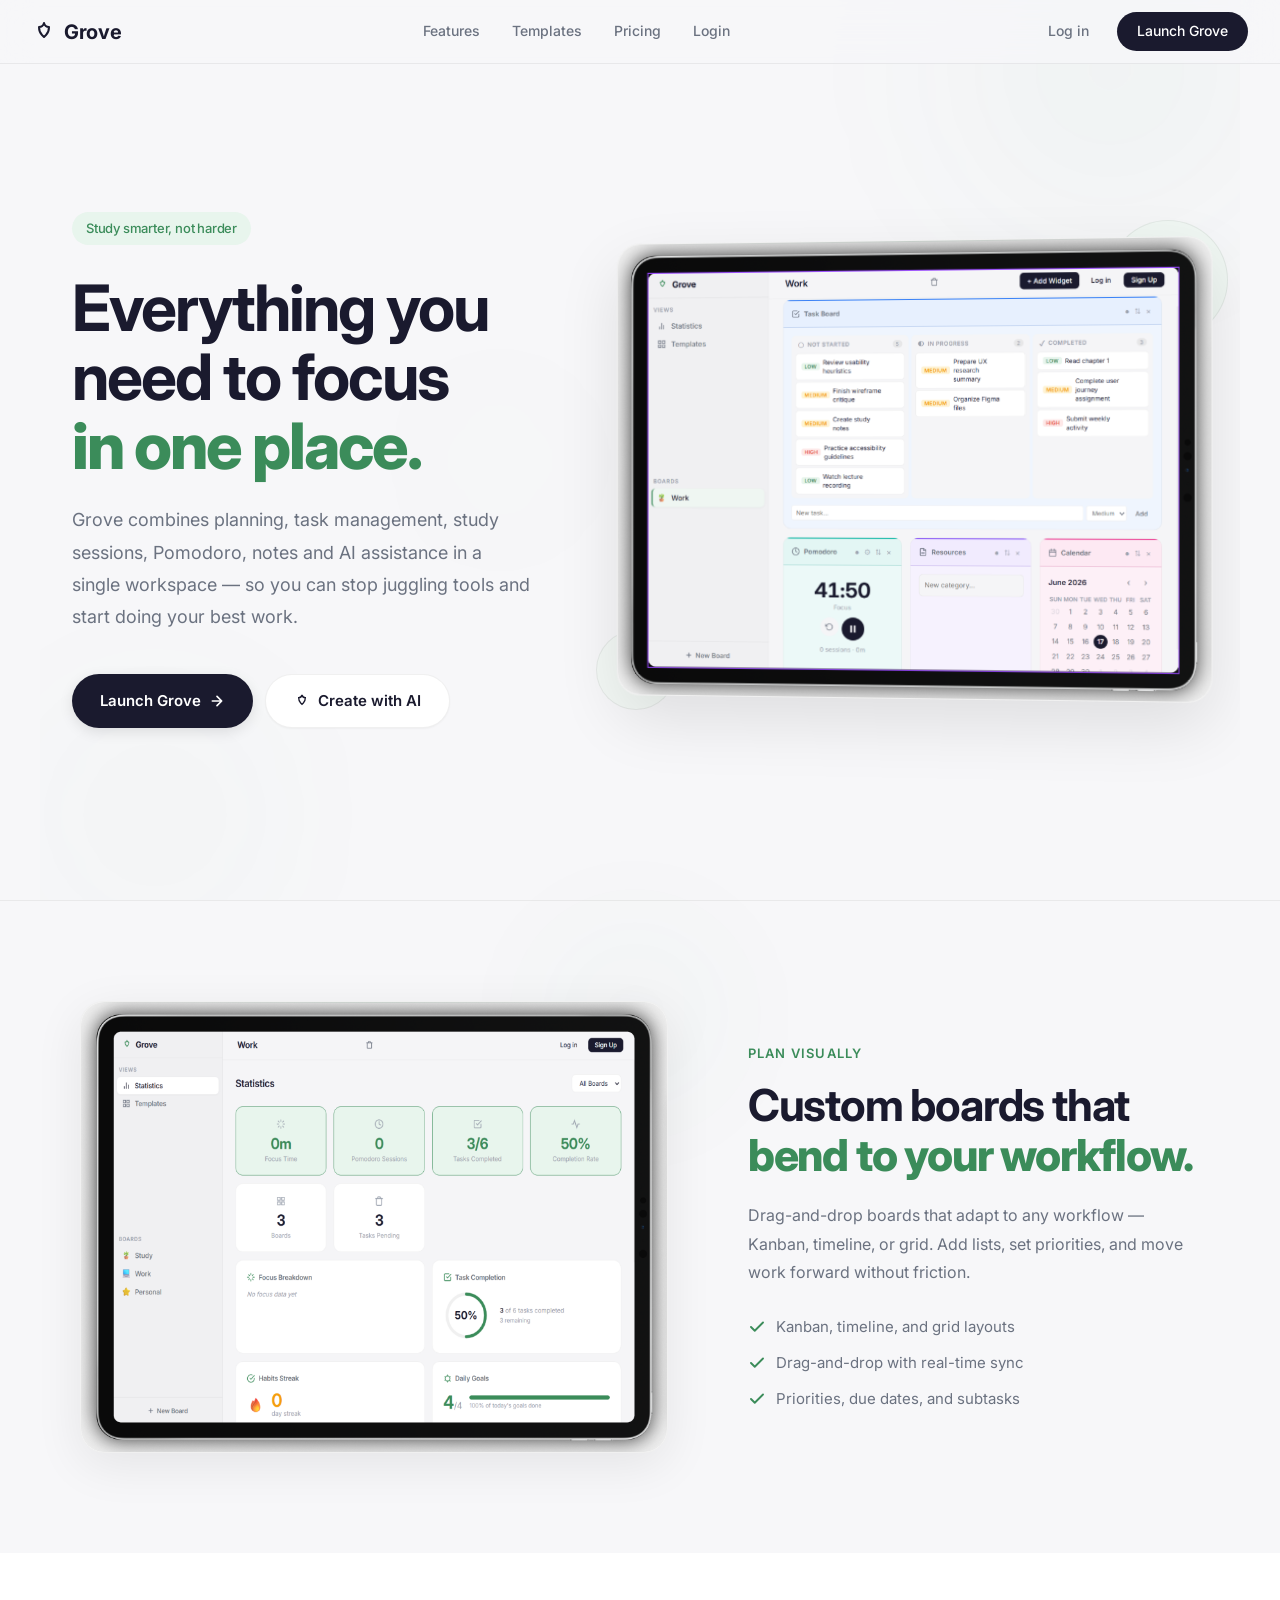
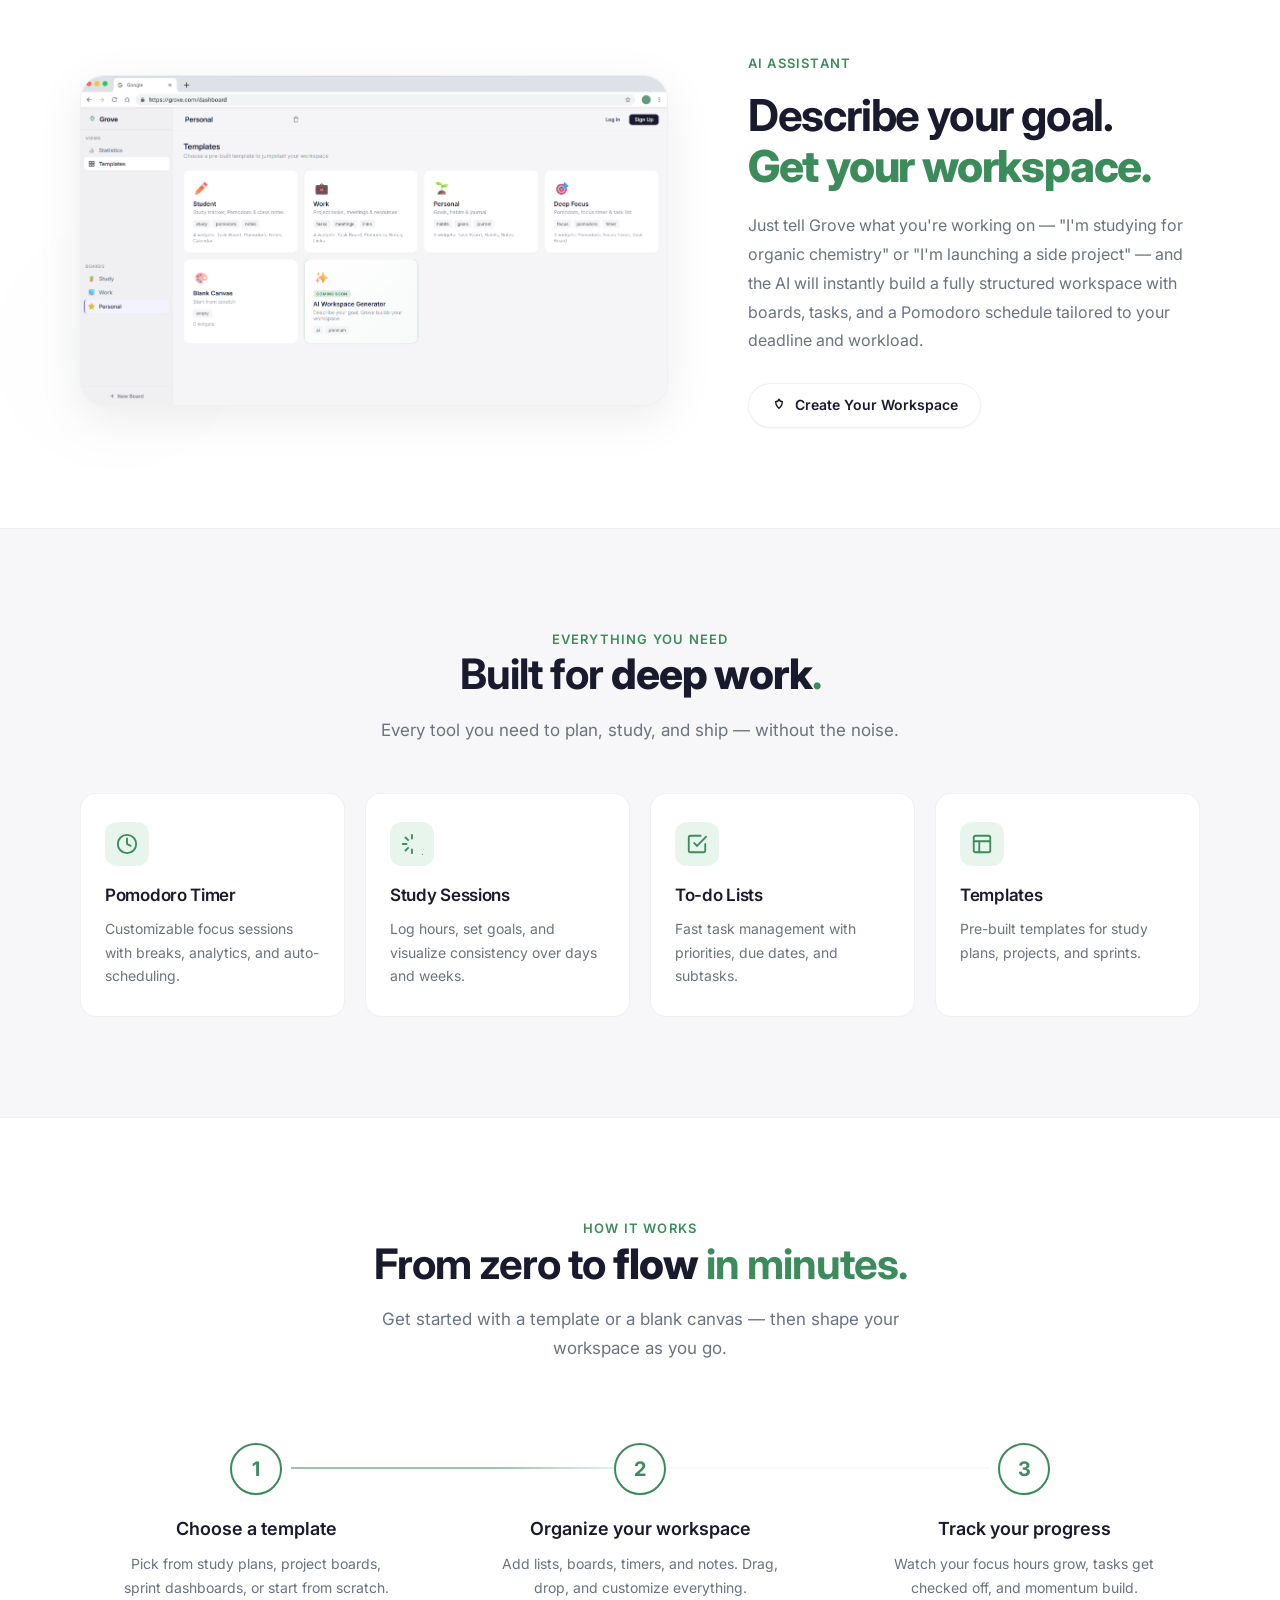
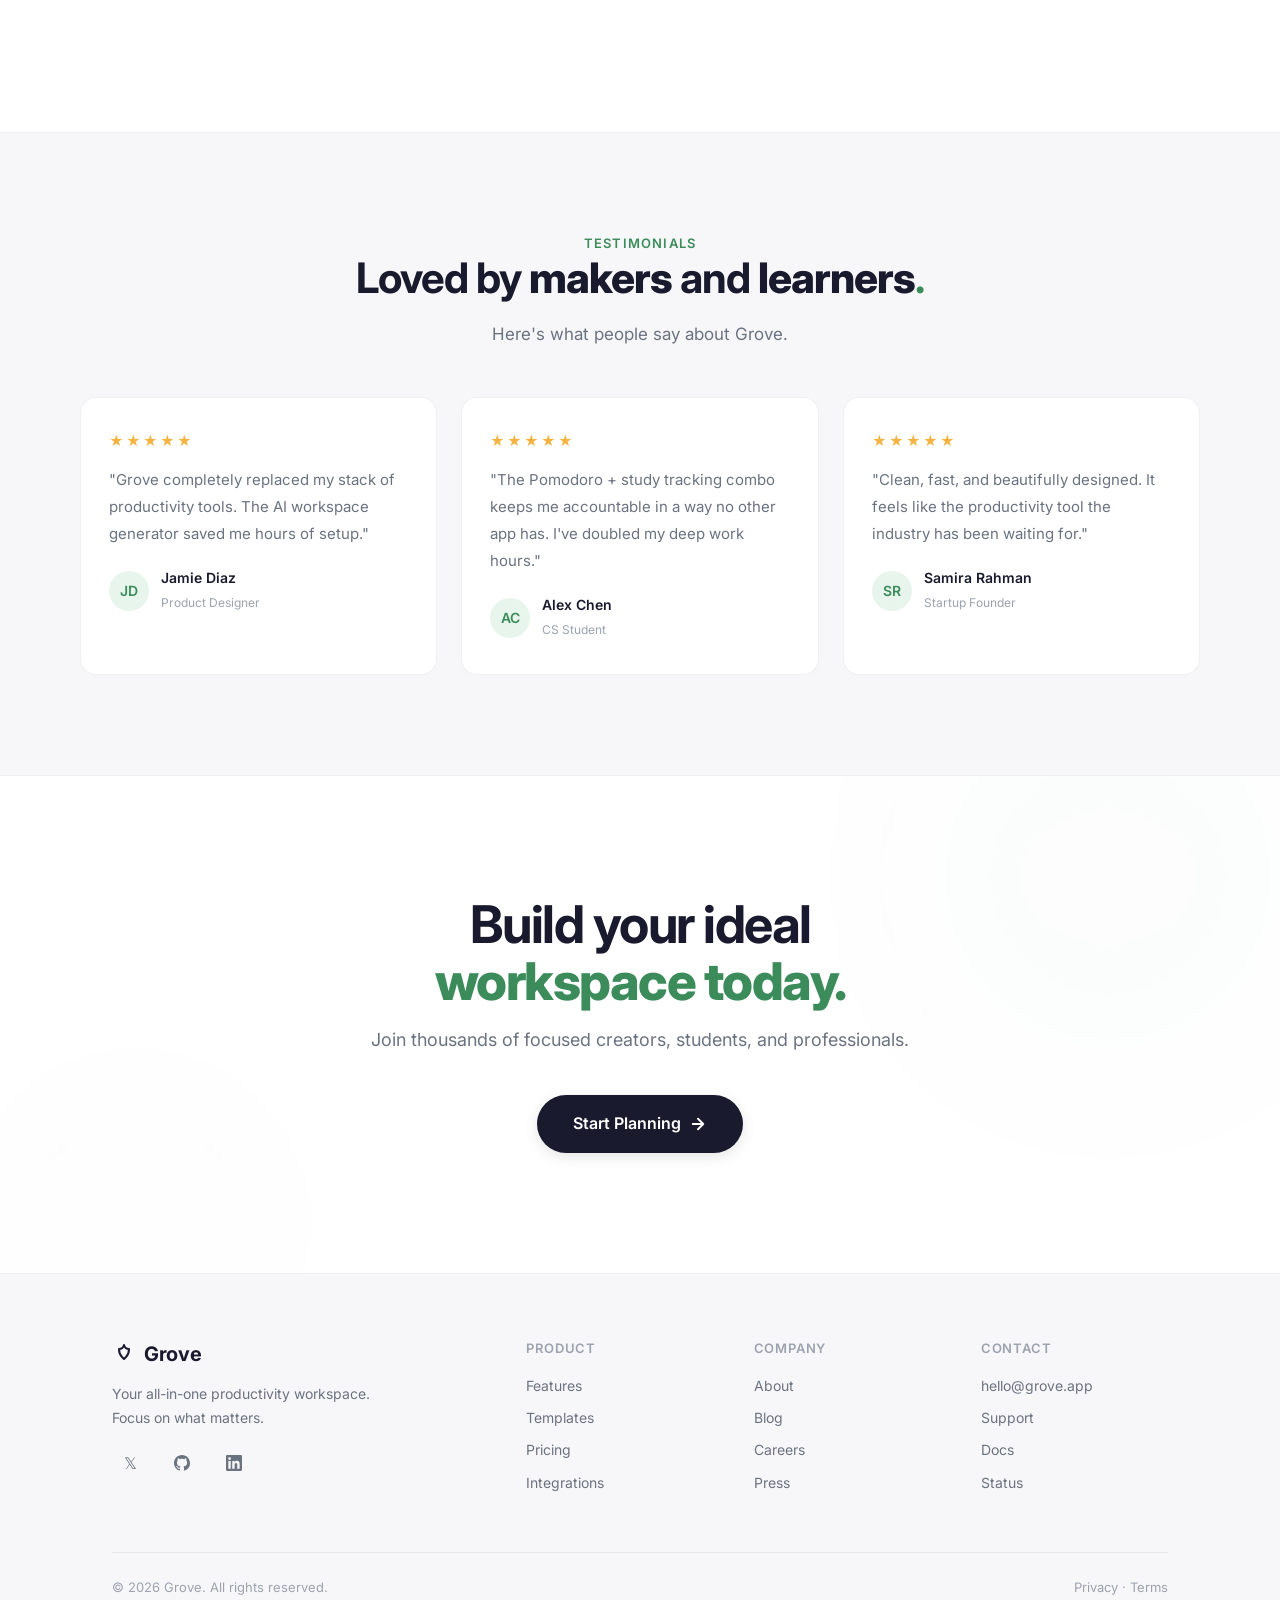
==== index.html @ 7233f0bd "Add files via upload" ====
<!DOCTYPE html>
<html lang="en">
<head>
  <meta charset="UTF-8" />
  <meta name="viewport" content="width=device-width, initial-scale=1.0" />
  <title>Grove — Focus in one place</title>
  <link rel="preconnect" href="https://fonts.googleapis.com" />
  <link href="https://fonts.googleapis.com/css2?family=Inter:opsz,wght@14..32,300;14..32,400;14..32,500;14..32,600;14..32,700;14..32,800&display=swap" rel="stylesheet" />
  <link rel="stylesheet" href="css/style.css" />
</head>
<body>

  <header>
    <nav>
      <a href="/" class="nav-logo">
        <svg viewBox="0 0 24 24" fill="none" stroke="currentColor" stroke-width="2" stroke-linecap="round" stroke-linejoin="round">
          <path d="M12 3c.5 2 2.5 4 5 4 0 3-1 6-3 8l-2 2-2-2c-2-2-3-5-3-8 2.5 0 4.5-2 5-4z"/>
        </svg>
        Grove
      </a>
      <div class="nav-links">
        <a href="#features">Features</a>
        <a href="#how-it-works">Templates</a>
        <a href="#testimonials">Pricing</a>
        <a href="pages/login.html">Login</a>
      </div>
      <div class="nav-actions">
        <a href="pages/login.html" class="btn-login">Log in</a>
        <a href="pages/signup.html" class="btn-primary">Launch Grove</a>
        <button class="nav-mobile-toggle" id="mobileToggle" aria-label="Menu">
          <svg viewBox="0 0 24 24" fill="none" stroke="currentColor" stroke-width="2" stroke-linecap="round">
            <line x1="4" y1="6" x2="20" y2="6"/>
            <line x1="4" y1="12" x2="20" y2="12"/>
            <line x1="4" y1="18" x2="20" y2="18"/>
          </svg>
        </button>
      </div>
    </nav>

    <div class="mobile-menu" id="mobileMenu">
      <a href="#features">Features</a>
      <a href="#how-it-works">Templates</a>
      <a href="#testimonials">Pricing</a>
      <a href="pages/login.html">Login</a>
      <a href="pages/signup.html" class="btn-primary">Launch Grove</a>
    </div>
  </header>

  <main>

    <!-- ── HERO ── -->
    <section class="hero" id="hero">
      <div class="hero-bg">
        <div class="hero-orb hero-orb--1"></div>
        <div class="hero-orb hero-orb--2"></div>
        <div class="hero-orb hero-orb--3"></div>
      </div>
      <div class="hero-content">
        <div class="hero-badge">
          Study smarter, not harder 
        </div>
        <h1>Everything you need to <span class="text-em">focus</span><br><span class="text-accent">in one place.</span></h1>
        <p>Grove combines planning, task management, study sessions, Pomodoro, notes and AI assistance in a single workspace — so you can stop juggling tools and start doing your best work.</p>
        <div class="hero-actions">
          <a href="pages/signup.html" class="btn-cta primary">
            Launch Grove
            <svg width="16" height="16" viewBox="0 0 24 24" fill="none" stroke="currentColor" stroke-width="2.5" stroke-linecap="round" stroke-linejoin="round"><path d="M5 12h14m-7-7 7 7-7 7"/></svg>
          </a>
          <a href="#ai" class="btn-cta secondary">
            <svg width="16" height="16" viewBox="0 0 24 24" fill="none" stroke="currentColor" stroke-width="2" stroke-linecap="round"><path d="M12 3c.5 2 2.5 4 5 4 0 3-1 6-3 8l-2 2-2-2c-2-2-3-5-3-8 2.5 0 4.5-2 5-4z"/></svg>
            Create with AI
          </a>
        </div>
      </div>
      <div class="hero-visual">
        <div class="hero-media">
          <div class="float-el float-el--1"></div>
          <div class="float-el float-el--2"></div>
          <div class="media-frame">
            <img class="media-frame-img" src="assets/ipad-grove-mockup.png" alt="Grove dashboard on iPad" loading="eager" />
          </div>
        </div>
      </div>
    </section>

    <!-- ── FEATURE SHOWCASE 1: BOARDS & TASKS ── -->
    <section class="showcase" id="features">
      <div class="showcase-inner">
        <div class="showcase-visual reveal-left">
          <div class="showcase-float showcase-float--1"></div>
          <div class="media-frame">
            <img class="media-frame-img" src="assets/ipad-grove-mockup2.png" alt="Grove boards" loading="lazy" />
          </div>
        </div>
        <div class="showcase-content reveal-right">
          <div class="section-label">Plan visually</div>
          <h2 class="showcase-title">Custom boards that<span class="text-accent"> bend to your workflow.</span></h2>
          <p class="showcase-desc">Drag-and-drop boards that adapt to any workflow — Kanban, timeline, or grid. Add lists, set priorities, and move work forward without friction.</p>
          <ul class="showcase-list">
            <li>
              <svg width="18" height="18" viewBox="0 0 24 24" fill="none" stroke="currentColor" stroke-width="2.5" stroke-linecap="round" stroke-linejoin="round"><polyline points="20 6 9 17 4 12"/></svg>
              Kanban, timeline, and grid layouts
            </li>
            <li>
              <svg width="18" height="18" viewBox="0 0 24 24" fill="none" stroke="currentColor" stroke-width="2.5" stroke-linecap="round" stroke-linejoin="round"><polyline points="20 6 9 17 4 12"/></svg>
              Drag-and-drop with real-time sync
            </li>
            <li>
              <svg width="18" height="18" viewBox="0 0 24 24" fill="none" stroke="currentColor" stroke-width="2.5" stroke-linecap="round" stroke-linejoin="round"><polyline points="20 6 9 17 4 12"/></svg>
              Priorities, due dates, and subtasks
            </li>
          </ul>
        </div>
      </div>
    </section>

    <!-- ── FEATURE SHOWCASE 2: AI & SEARCH (reversed) ── -->
    <section class="showcase showcase--alt" id="ai">
      <div class="showcase-inner">
        <div class="showcase-content reveal-left">
          <div class="section-label">AI Assistant</div>
          <h2 class="showcase-title">Describe your goal.<br><span class="text-accent">Get your workspace.</span></h2>
          <p class="showcase-desc">Just tell Grove what you're working on — "I'm studying for organic chemistry" or "I'm launching a side project" — and the AI will instantly build a fully structured workspace with boards, tasks, and a Pomodoro schedule tailored to your deadline and workload.</p>
          <a href="pages/dashboard.html" class="btn-cta secondary btn-cta-sm">
            <svg width="16" height="16" viewBox="0 0 24 24" fill="none" stroke="currentColor" stroke-width="2" stroke-linecap="round"><path d="M12 3c.5 2 2.5 4 5 4 0 3-1 6-3 8l-2 2-2-2c-2-2-3-5-3-8 2.5 0 4.5-2 5-4z"/></svg>
            Create Your Workspace
          </a>
        </div>
        <div class="showcase-visual reveal-right">
          <div class="showcase-float showcase-float--2"></div>
          <div class="media-frame media-frame--contain">
            <img class="media-frame-img" src="assets/search-grove-mockup2.png" alt="Grove search interface" loading="lazy" />
          </div>
        </div>
      </div>
    </section>

    <!-- ── MICRO FEATURES ── -->
    <section class="micro-section">
      <div class="inner">
        <div class="reveal">
          <div class="section-label text-center">Everything you need</div>
          <h2 class="section-title text-center">Built for <span class="text-em">deep work</span><span class="text-accent">.</span></h2>
          <p class="section-desc mx-auto text-center">Every tool you need to plan, study, and ship — without the noise.</p>
        </div>
        <div class="micro-grid">
          <article class="micro-card reveal reveal-delay-1">
            <div class="micro-icon">
              <svg viewBox="0 0 24 24" fill="none" stroke="currentColor" stroke-width="2" stroke-linecap="round"><circle cx="12" cy="12" r="10"/><path d="M12 6v6l4 2"/></svg>
            </div>
            <h3>Pomodoro Timer</h3>
            <p>Customizable focus sessions with breaks, analytics, and auto-scheduling.</p>
          </article>
          <article class="micro-card reveal reveal-delay-2">
            <div class="micro-icon">
              <svg viewBox="0 0 24 24" fill="none" stroke="currentColor" stroke-width="2" stroke-linecap="round"><path d="M12 2v4M12 18v4M4.93 4.93l2.83 2.83m16.24 16.24l2.83 2.83M2 12h4m18 12h4M4.93 19.07l2.83-2.83m16.24 7.76l2.83-2.83"/></svg>
            </div>
            <h3>Study Sessions</h3>
            <p>Log hours, set goals, and visualize consistency over days and weeks.</p>
          </article>
          <article class="micro-card reveal reveal-delay-3">
            <div class="micro-icon">
              <svg viewBox="0 0 24 24" fill="none" stroke="currentColor" stroke-width="2" stroke-linecap="round"><path d="M9 11l3 3L22 4"/><path d="M21 12v7a2 2 0 0 1-2 2H5a2 2 0 0 1-2-2V5a2 2 0 0 1 2-2h11"/></svg>
            </div>
            <h3>To-do Lists</h3>
            <p>Fast task management with priorities, due dates, and subtasks.</p>
          </article>
          <article class="micro-card reveal reveal-delay-4">
            <div class="micro-icon">
              <svg viewBox="0 0 24 24" fill="none" stroke="currentColor" stroke-width="2" stroke-linecap="round"><rect x="3" y="3" width="18" height="18" rx="2"/><path d="M3 9h18M9 21V9"/></svg>
            </div>
            <h3>Templates</h3>
            <p>Pre-built templates for study plans, projects, and sprints.</p>
          </article>
        </div>
      </div>
    </section>

    <!-- ── HOW IT WORKS ── -->
    <section id="how-it-works" class="steps-section">
      <div class="inner">
        <div class="reveal">
          <div class="section-label text-center">How it works</div>
          <h2 class="section-title text-center">From zero to <span class="text-em">flow</span><span class="text-accent"> in minutes.</span></h2>
          <p class="section-desc mx-auto text-center">Get started with a template or a blank canvas — then shape your workspace as you go.</p>
        </div>
        <div class="steps">
          <div class="steps-connector"></div>
          <article class="step reveal reveal-delay-1">
            <div class="step-number">1</div>
            <h3>Choose a template</h3>
            <p>Pick from study plans, project boards, sprint dashboards, or start from scratch.</p>
          </article>
          <article class="step reveal reveal-delay-2">
            <div class="step-number">2</div>
            <h3>Organize your workspace</h3>
            <p>Add lists, boards, timers, and notes. Drag, drop, and customize everything.</p>
          </article>
          <article class="step reveal reveal-delay-3">
            <div class="step-number">3</div>
            <h3>Track your progress</h3>
            <p>Watch your focus hours grow, tasks get checked off, and momentum build.</p>
          </article>
        </div>
      </div>
    </section>

    <!-- ── TESTIMONIALS ── -->
    <section id="testimonials" class="testimonials-section">
      <div class="inner">
        <div class="reveal">
          <div class="section-label text-center">Testimonials</div>
          <h2 class="section-title text-center">Loved by <span class="text-em">makers</span> and <span class="text-em">learners</span><span class="text-accent">.</span></h2>
          <p class="section-desc mx-auto text-center">Here's what people say about Grove.</p>
        </div>
        <div class="testimonials-grid">
          <article class="testimonial-card reveal reveal-delay-1">
            <div class="testimonial-stars">★★★★★</div>
            <blockquote>"Grove completely replaced my stack of productivity tools. The AI workspace generator saved me hours of setup."</blockquote>
            <div class="testimonial-author">
              <div class="testimonial-avatar">JD</div>
              <div>
                <strong>Jamie Diaz</strong>
                <span>Product Designer</span>
              </div>
            </div>
          </article>
          <article class="testimonial-card reveal reveal-delay-2">
            <div class="testimonial-stars">★★★★★</div>
            <blockquote>"The Pomodoro + study tracking combo keeps me accountable in a way no other app has. I've doubled my deep work hours."</blockquote>
            <div class="testimonial-author">
              <div class="testimonial-avatar">AC</div>
              <div>
                <strong>Alex Chen</strong>
                <span>CS Student</span>
              </div>
            </div>
          </article>
          <article class="testimonial-card reveal reveal-delay-3">
            <div class="testimonial-stars">★★★★★</div>
            <blockquote>"Clean, fast, and beautifully designed. It feels like the productivity tool the industry has been waiting for."</blockquote>
            <div class="testimonial-author">
              <div class="testimonial-avatar">SR</div>
              <div>
                <strong>Samira Rahman</strong>
                <span>Startup Founder</span>
              </div>
            </div>
          </article>
        </div>
      </div>
    </section>

    <!-- ── CTA ── -->
    <section id="cta" class="cta-section">
      <div class="cta-bg">
        <div class="cta-orb cta-orb--1"></div>
        <div class="cta-orb cta-orb--2"></div>
      </div>
      <div class="inner cta-inner">
        <div class="reveal">
          <h2 class="cta-title">Build your ideal<br><span class="text-accent">workspace today.</span></h2>
          <p>Join thousands of focused creators, students, and professionals.</p>
          <a href="pages/signup.html" class="btn-cta primary btn-cta-lg">
            Start Planning
            <svg width="18" height="18" viewBox="0 0 24 24" fill="none" stroke="currentColor" stroke-width="2.5" stroke-linecap="round" stroke-linejoin="round"><path d="M5 12h14m-7-7 7 7-7 7"/></svg>
          </a>
        </div>
      </div>
    </section>
  </main>

  <footer id="footer">
    <div class="footer-grid">
      <div class="footer-brand">
        <a href="/" class="nav-logo">
          <svg viewBox="0 0 24 24" fill="none" stroke="currentColor" stroke-width="2" stroke-linecap="round" stroke-linejoin="round">
            <path d="M12 3c.5 2 2.5 4 5 4 0 3-1 6-3 8l-2 2-2-2c-2-2-3-5-3-8 2.5 0 4.5-2 5-4z"/>
          </svg>
          Grove
        </a>
        <p>Your all-in-one productivity workspace. Focus on what matters.</p>
        <div class="footer-socials">
          <a href="#" aria-label="Twitter">&#120143;</a>
          <a href="#" aria-label="GitHub">
            <svg width="16" height="16" viewBox="0 0 24 24" fill="currentColor"><path d="M12 0C5.37 0 0 5.37 0 12c0 5.31 3.435 9.795 8.205 11.385.6.105.825-.255.825-.57 0-.285-.015-1.23-.015-2.235-3.015.555-3.795-.735-4.035-1.41-.135-.345-.72-1.41-1.23-1.695-.42-.225-1.02-.78-.015-.795.945-.015 1.62.87 1.845 1.23 1.08 1.815 2.805 1.305 3.495.99.105-.78.42-1.305.765-1.605-2.67-.3-5.46-1.335-5.46-5.925 0-1.305.465-2.385 1.23-3.225-.12-.3-.54-1.53.12-3.18 0 0 1.005-.315 3.3 1.23.96-.27 1.98-.405 3-.405s2.04.135 3 .405c2.295-1.56 3.3-1.23 3.3-1.23.66 1.65.24 2.88.12 3.18.765.84 1.23 1.905 1.23 3.225 0 4.605-2.805 5.625-5.475 5.925.435.375.81 1.095.81 2.22 0 1.605-.015 2.895-.015 3.3 0 .315.225.69.825.57A12.02 12.02 0 0 0 24 12c0-6.63-5.37-12-12-12z"/></svg>
          </a>
          <a href="#" aria-label="LinkedIn">
            <svg width="16" height="16" viewBox="0 0 24 24" fill="currentColor"><path d="M20.447 20.452h-3.554v-5.569c0-1.328-.027-3.037-1.852-3.037-1.853 0-2.136 1.445-2.136 2.939v5.667H9.351V9h3.414v1.561h.046c.477-.9 1.637-1.85 3.37-1.85 3.601 0 4.267 2.37 4.267 5.455v6.286zM5.337 7.433a2.062 2.062 0 0 1-2.063-2.065 2.064 2.064 0 1 1 2.063 2.065zm1.782 13.019H3.555V9h3.564v11.452zM22.225 0H1.771C.792 0 0 .774 0 1.729v20.542C0 23.227.792 24 1.771 24h20.451C23.2 24 24 23.227 24 22.271V1.729C24 .774 23.2 0 22.222 0h.003z"/></svg>
          </a>
        </div>
      </div>
      <div class="footer-col">
        <h4>Product</h4>
        <a href="#">Features</a>
        <a href="#">Templates</a>
        <a href="#">Pricing</a>
        <a href="#">Integrations</a>
      </div>
      <div class="footer-col">
        <h4>Company</h4>
        <a href="#">About</a>
        <a href="#">Blog</a>
        <a href="#">Careers</a>
        <a href="#">Press</a>
      </div>
      <div class="footer-col">
        <h4>Contact</h4>
        <a href="#">hello@grove.app</a>
        <a href="#">Support</a>
        <a href="#">Docs</a>
        <a href="#">Status</a>
      </div>
    </div>
    <div class="footer-bottom">
      <span>&copy; 2026 Grove. All rights reserved.</span>
      <span>Privacy &middot; Terms</span>
    </div>
  </footer>

  <script src="js/services/storage-service.js"></script>
  <script src="js/services/auth-service.js"></script>
  <script>
    if (AuthService.isLoggedIn()) {
      window.location.replace('pages/dashboard.html');
    }
  </script>
  <script src="js/script.js"></script>
</body>
</html>
---- css/style.css ----
*, *::before, *::after {
  margin: 0;
  padding: 0;
  box-sizing: border-box;
}
:root {
  --bg: #f7f7f9;
  --surface: #ffffff;
  --text: #1a1a2e;
  --text-secondary: #6b7280;
  --text-tertiary: #9ca3af;
  --green: #3b8c5a;
  --green-light: #e8f5ed;
  --green-hover: #2e734a;
  --red: #e74c3c;
  --red-light: #fde8e8;
  --border: rgba(0,0,0,0.06);
  --shadow-sm: 0 1px 2px rgba(0,0,0,0.04);
  --shadow-md: 0 4px 20px rgba(0,0,0,0.06);
  --shadow-lg: 0 12px 48px rgba(0,0,0,0.08);
  --shadow-xl: 0 24px 64px rgba(0,0,0,0.10);
  --radius-sm: 8px;
  --radius-md: 12px;
  --radius-lg: 16px;
  --radius-xl: 24px;
  --radius-2xl: 32px;
  --font: 'Inter', -apple-system, BlinkMacSystemFont, 'Segoe UI', sans-serif;
  --nav-height: 64px;
}
[data-theme="dark"] {
  --bg: #111118;
  --surface: #1a1a24;
  --text: #e8e8ed;
  --text-secondary: #9c9ca8;
  --text-tertiary: #6b6b78;
  --green: #4ade80;
  --green-light: #1a2e22;
  --green-hover: #22c55e;
  --red: #f87171;
  --red-light: #2e1a1a;
  --border: rgba(255,255,255,0.06);
  --shadow-sm: 0 1px 3px rgba(0,0,0,0.2);
  --shadow-md: 0 4px 20px rgba(0,0,0,0.3);
  --shadow-lg: 0 12px 48px rgba(0,0,0,0.4);
  --shadow-xl: 0 24px 64px rgba(0,0,0,0.5);
}
html {
  scroll-behavior: smooth;
  -webkit-font-smoothing: antialiased;
  -moz-osx-font-smoothing: grayscale;
}
body {
  font-family: var(--font);
  background: var(--bg);
  color: var(--text);
  line-height: 1.6;
  overflow-x: hidden;
}
a { text-decoration: none; color: inherit; }
img { max-width: 100%; display: block; }

/* ── TYPOGRAPHY TOKENS ── */
.text-em { color: var(--text); }
.text-accent { color: var(--green); }

/* ── NAV ── */
nav {
  position: fixed;
  top: 0; left: 0; right: 0;
  height: var(--nav-height);
  display: flex;
  align-items: center;
  justify-content: space-between;
  padding: 0 32px;
  background: rgba(247,247,249,0.8);
  backdrop-filter: blur(16px) saturate(180%);
  -webkit-backdrop-filter: blur(16px) saturate(180%);
  border-bottom: 1px solid var(--border);
  z-index: 100;
}
.nav-logo {
  font-size: 20px;
  font-weight: 700;
  letter-spacing: -0.3px;
  display: flex;
  align-items: center;
  gap: 8px;
}
.nav-logo svg { width: 24px; height: 24px; }
.nav-links {
  display: flex;
  gap: 32px;
  font-size: 14px;
  font-weight: 500;
  color: var(--text-secondary);
}
.nav-links a { transition: color 0.2s; }
.nav-links a:hover { color: var(--text); }
.nav-actions {
  display: flex;
  align-items: center;
  gap: 12px;
}
.nav-actions .btn-login {
  font-size: 14px;
  font-weight: 500;
  color: var(--text-secondary);
  padding: 8px 16px;
  border-radius: var(--radius-sm);
  transition: color 0.2s;
}
.nav-actions .btn-login:hover { color: var(--text); }
.nav-actions .btn-primary {
  font-size: 14px;
  font-weight: 500;
  background: var(--text);
  color: #fff;
  padding: 8px 20px;
  border-radius: 999px;
  transition: opacity 0.2s, transform 0.2s;
}
.nav-actions .btn-primary:hover {
  opacity: 0.85;
  transform: scale(0.97);
}
.nav-mobile-toggle {
  display: none;
  background: none;
  border: none;
  cursor: pointer;
  padding: 4px;
  color: var(--text);
}
.nav-mobile-toggle svg { width: 24px; height: 24px; }

.mobile-menu {
  display: none;
  position: fixed;
  top: var(--nav-height);
  left: 0; right: 0;
  background: rgba(247,247,249,0.98);
  backdrop-filter: blur(16px);
  -webkit-backdrop-filter: blur(16px);
  border-bottom: 1px solid var(--border);
  padding: 16px 24px 24px;
  flex-direction: column;
  gap: 12px;
  z-index: 99;
}
.mobile-menu.open { display: flex; }
.mobile-menu a {
  font-size: 16px;
  font-weight: 500;
  color: var(--text-secondary);
  padding: 8px 0;
  transition: color 0.2s;
}
.mobile-menu a:hover { color: var(--text); }
.mobile-menu .btn-primary {
  text-align: center;
  background: var(--text);
  color: #fff;
  padding: 12px;
  border-radius: 999px;
  margin-top: 4px;
  font-weight: 500;
}

/* ── HERO ── */
.hero {
  position: relative;
  padding: 140px 32px 100px;
  max-width: 1200px;
  margin: 0 auto;
  display: flex;
  align-items: center;
  gap: 80px;
  min-height: 100vh;
  overflow: hidden;
}
.hero-bg {
  position: absolute;
  inset: 0;
  pointer-events: none;
  z-index: 0;
}
.hero-orb {
  position: absolute;
  border-radius: 50%;
  filter: blur(80px);
  opacity: 0.5;
  animation: orbFloat 10s ease-in-out infinite alternate;
}
.hero-orb--1 {
  width: 500px;
  height: 500px;
  background: radial-gradient(circle, color-mix(in srgb, var(--green) 10%, transparent) 0%, transparent 70%);
  top: -20%;
  right: -10%;
  animation-delay: 0s;
}
.hero-orb--2 {
  width: 350px;
  height: 350px;
  background: radial-gradient(circle, color-mix(in srgb, var(--green) 8%, transparent) 0%, transparent 70%);
  bottom: -10%;
  left: -5%;
  animation-delay: -3s;
  animation-duration: 14s;
}
.hero-orb--3 {
  width: 200px;
  height: 200px;
  background: radial-gradient(circle, color-mix(in srgb, var(--green) 6%, transparent) 0%, transparent 70%);
  top: 40%;
  left: 30%;
  animation-delay: -6s;
  animation-duration: 12s;
}
@keyframes orbFloat {
  0% { transform: translate(0, 0) scale(1); }
  100% { transform: translate(30px, -30px) scale(1.1); }
}
.hero-content {
  flex: 1;
  position: relative;
  z-index: 1;
  max-width: 540px;
}
.hero-badge {
  display: inline-flex;
  align-items: center;
  gap: 6px;
  font-size: 13px;
  font-weight: 500;
  color: var(--green);
  background: var(--green-light);
  padding: 6px 14px;
  border-radius: 999px;
  margin-bottom: 28px;
  letter-spacing: -0.2px;
}
.hero h1 {
  font-size: clamp(38px, 5.5vw, 64px);
  font-weight: 700;
  line-height: 1.08;
  letter-spacing: -2px;
  margin-bottom: 24px;
}
.hero h1 .text-accent {
  font-weight: 800;
}
.hero p {
  font-size: 18px;
  color: var(--text-secondary);
  max-width: 480px;
  line-height: 1.8;
  margin-bottom: 40px;
}
.hero-actions {
  display: flex;
  gap: 12px;
  flex-wrap: wrap;
}
.btn-cta {
  display: inline-flex;
  align-items: center;
  gap: 8px;
  font-size: 15px;
  font-weight: 600;
  padding: 14px 28px;
  border-radius: 999px;
  border: none;
  cursor: pointer;
  transition: transform 0.25s cubic-bezier(0.22, 1, 0.36, 1), box-shadow 0.25s, background 0.25s;
}
.btn-cta:hover { transform: translateY(-2px); }
.btn-cta:active { transform: scale(0.97); }
.btn-cta.primary {
  background: var(--text);
  color: #fff;
  box-shadow: 0 4px 14px rgba(0,0,0,0.1);
}
.btn-cta.primary:hover { box-shadow: 0 8px 28px rgba(0,0,0,0.14); }
.btn-cta.secondary {
  background: var(--surface);
  color: var(--text);
  border: 1px solid var(--border);
  box-shadow: var(--shadow-sm);
}
.btn-cta.secondary:hover {
  background: #f0f0f2;
  box-shadow: var(--shadow-md);
}
.hero-visual {
  flex: 1.3;
  position: relative;
  z-index: 1;
}
.hero-media {
  position: relative;
}
.float-el {
  position: absolute;
  border-radius: 50%;
  pointer-events: none;
  z-index: 0;
}
.float-el--1 {
  width: 120px;
  height: 120px;
  background: color-mix(in srgb, var(--green) 8%, var(--surface));
  border: 1px solid var(--border);
  top: -20px;
  right: -20px;
  animation: floatEl 6s ease-in-out infinite;
  backdrop-filter: blur(8px);
}
.float-el--2 {
  width: 80px;
  height: 80px;
  background: color-mix(in srgb, var(--green) 6%, var(--surface));
  border: 1px solid var(--border);
  bottom: -10px;
  left: -15px;
  animation: floatEl 8s ease-in-out infinite reverse;
  backdrop-filter: blur(8px);
}
@keyframes floatEl {
  0%, 100% { transform: translateY(0) rotate(0deg); }
  33% { transform: translateY(-12px) rotate(2deg); }
  66% { transform: translateY(6px) rotate(-1deg); }
}
.hero-media .media-frame {
  transform: perspective(1200px) rotateY(-4deg);
  transition: transform 0.6s cubic-bezier(0.22, 1, 0.36, 1);
  box-shadow:
    var(--shadow-xl),
    0 0 0 1px rgba(255,255,255,0.05) inset;
}
.hero-media .media-frame:hover {
  transform: perspective(1200px) rotateY(0deg);
}

/* ── MEDIA FRAME ── */
.media-frame {
  width: 100%;
  aspect-ratio: 13 / 10;
  background: var(--surface);
  border-radius: var(--radius-xl);
  box-shadow: var(--shadow-lg);
  border: 1px solid var(--border);
  overflow: hidden;
  position: relative;
}
.media-frame::after {
  content: '';
  position: absolute;
  top: 0;
  left: 0;
  right: 0;
  height: 1px;
  background: linear-gradient(90deg, transparent, color-mix(in srgb, var(--green) 15%, transparent), transparent);
  opacity: 0.6;
  pointer-events: none;
}
.media-frame-img {
  width: 100%;
  height: 100%;
  object-fit: cover;
  display: block;
  position: absolute;
  inset: 0;
}
.media-frame--contain {
  aspect-ratio: 16 / 9;
}
.media-frame--contain .media-frame-img {
  object-fit: contain;
}

/* ── SHOWCASE ── */
.showcase {
  padding: 100px 32px;
  border-top: 1px solid var(--border);
}
.showcase--alt {
  background: var(--surface);
  border-top: none;
  border-bottom: 1px solid var(--border);
}
.showcase-inner {
  max-width: 1120px;
  margin: 0 auto;
  display: flex;
  align-items: center;
  gap: 80px;
}
.showcase--alt .showcase-inner {
  flex-direction: row-reverse;
}
.showcase-content {
  flex: 1;
  max-width: 480px;
}
.showcase-content .section-label {
  margin-bottom: 16px;
}
.section-label {
  font-size: 13px;
  font-weight: 600;
  text-transform: uppercase;
  letter-spacing: 1.2px;
  color: var(--green);
}
.showcase-title {
  font-size: clamp(30px, 3.8vw, 44px);
  font-weight: 700;
  letter-spacing: -1.2px;
  line-height: 1.15;
  margin-bottom: 20px;
}
.showcase-title .text-accent {
  font-weight: 800;
}
.showcase-desc {
  font-size: 16px;
  color: var(--text-secondary);
  line-height: 1.8;
  margin-bottom: 28px;
}
.showcase-list {
  list-style: none;
  display: flex;
  flex-direction: column;
  gap: 12px;
}
.showcase-list li {
  display: flex;
  align-items: center;
  gap: 10px;
  font-size: 15px;
  color: var(--text-secondary);
}
.showcase-list li svg {
  flex-shrink: 0;
  color: var(--green);
  stroke-width: 2.5;
}
.showcase-visual {
  flex: 1.3;
  position: relative;
}
.showcase-float {
  position: absolute;
  border-radius: 50%;
  pointer-events: none;
  filter: blur(60px);
  opacity: 0.4;
  animation: orbFloat 8s ease-in-out infinite alternate;
}
.showcase-float--1 {
  width: 300px;
  height: 300px;
  background: radial-gradient(circle, color-mix(in srgb, var(--green) 10%, transparent) 0%, transparent 70%);
  top: -30%;
  right: -20%;
}
.showcase-float--2 {
  width: 250px;
  height: 250px;
  background: radial-gradient(circle, color-mix(in srgb, var(--green) 8%, transparent) 0%, transparent 70%);
  bottom: -20%;
  left: -15%;
  animation-delay: -4s;
}
.showcase--alt {
  position: relative;
  overflow: hidden;
}

/* ── COMMON SECTION HEADERS ── */
.inner {
  max-width: 1120px;
  margin: 0 auto;
}
.section-title {
  font-size: clamp(28px, 4vw, 42px);
  font-weight: 700;
  letter-spacing: -1px;
  margin-bottom: 16px;
  line-height: 1.2;
}
.section-title .text-em {
  font-weight: 800;
}
.section-desc {
  font-size: 17px;
  color: var(--text-secondary);
  max-width: 560px;
  line-height: 1.7;
}
.text-center { text-align: center; }
.mx-auto { margin-left: auto; margin-right: auto; }

/* ── MICRO FEATURES ── */
.micro-section {
  padding: 100px 32px;
}
.micro-section .inner {
  max-width: 1120px;
  margin: 0 auto;
}
.micro-grid {
  display: grid;
  grid-template-columns: repeat(4, 1fr);
  gap: 20px;
  margin-top: 48px;
}
.micro-card {
  background: var(--surface);
  border-radius: var(--radius-lg);
  padding: 28px 24px;
  border: 1px solid var(--border);
  transition: transform 0.3s cubic-bezier(0.22, 1, 0.36, 1), box-shadow 0.3s;
  cursor: default;
  position: relative;
  overflow: hidden;
}
.micro-card::before {
  content: '';
  position: absolute;
  top: 0;
  left: 0;
  right: 0;
  height: 3px;
  background: linear-gradient(90deg, var(--green), color-mix(in srgb, var(--green) 40%, transparent));
  opacity: 0;
  transition: opacity 0.3s;
}
.micro-card:hover::before { opacity: 1; }
.micro-card:hover {
  transform: translateY(-6px);
  box-shadow: var(--shadow-lg);
}
.micro-icon {
  width: 44px;
  height: 44px;
  border-radius: var(--radius-md);
  background: var(--green-light);
  display: flex;
  align-items: center;
  justify-content: center;
  margin-bottom: 16px;
  color: var(--green);
  transition: transform 0.3s, background 0.3s;
}
.micro-card:hover .micro-icon {
  transform: scale(1.08);
  background: color-mix(in srgb, var(--green-light) 85%, var(--green));
}
.micro-icon svg { width: 22px; height: 22px; }
.micro-card h3 {
  font-size: 17px;
  font-weight: 600;
  margin-bottom: 8px;
  letter-spacing: -0.3px;
}
.micro-card p {
  font-size: 14px;
  color: var(--text-secondary);
  line-height: 1.7;
}

/* ── STEPS ── */
.steps-section {
  padding: 100px 32px;
  background: var(--surface);
  border-top: 1px solid var(--border);
  border-bottom: 1px solid var(--border);
}
.steps-section .inner {
  max-width: 1120px;
  margin: 0 auto;
}
.steps {
  display: grid;
  grid-template-columns: repeat(3, 1fr);
  gap: 32px;
  margin-top: 48px;
  position: relative;
}
.steps-connector {
  position: absolute;
  top: 56px;
  left: calc(16.67% + 24px);
  right: calc(16.67% + 24px);
  height: 2px;
  background: linear-gradient(90deg, var(--green), var(--green) 30%, var(--border) 50%, var(--border));
  z-index: 0;
  opacity: 0.5;
}
.step {
  text-align: center;
  padding: 32px 20px;
  position: relative;
  z-index: 1;
  transition: transform 0.3s;
}
.step:hover {
  transform: translateY(-4px);
}
.step-number {
  width: 52px;
  height: 52px;
  border-radius: 50%;
  background: var(--surface);
  color: var(--green);
  font-weight: 700;
  font-size: 20px;
  display: flex;
  align-items: center;
  justify-content: center;
  margin: 0 auto 20px;
  border: 2px solid var(--green);
  transition: background 0.3s, color 0.3s, transform 0.3s, box-shadow 0.3s;
}
.step:hover .step-number {
  background: var(--green);
  color: #fff;
  transform: scale(1.1);
  box-shadow: 0 0 0 8px color-mix(in srgb, var(--green) 15%, transparent);
}
.step h3 {
  font-size: 18px;
  font-weight: 600;
  margin-bottom: 8px;
}
.step p {
  font-size: 14px;
  color: var(--text-secondary);
  line-height: 1.7;
  max-width: 280px;
  margin: 0 auto;
}

/* ── TESTIMONIALS ── */
.testimonials-section {
  padding: 100px 32px;
}
.testimonials-section .inner {
  max-width: 1120px;
  margin: 0 auto;
}
.testimonials-grid {
  display: grid;
  grid-template-columns: repeat(auto-fit, minmax(280px, 1fr));
  gap: 24px;
  margin-top: 48px;
}
.testimonial-card {
  background: var(--surface);
  border-radius: var(--radius-lg);
  padding: 32px 28px;
  border: 1px solid var(--border);
  transition: transform 0.3s cubic-bezier(0.22, 1, 0.36, 1), box-shadow 0.3s, border-color 0.3s;
  position: relative;
}
.testimonial-card:hover {
  transform: translateY(-6px);
  box-shadow: var(--shadow-lg);
  border-color: color-mix(in srgb, var(--green) 15%, var(--border));
}
.testimonial-stars {
  color: #f5b342;
  font-size: 14px;
  margin-bottom: 14px;
  letter-spacing: 2px;
}
.testimonial-card blockquote {
  font-size: 15px;
  color: var(--text-secondary);
  line-height: 1.8;
  margin-bottom: 20px;
}
.testimonial-author {
  display: flex;
  align-items: center;
  gap: 12px;
}
.testimonial-avatar {
  width: 40px;
  height: 40px;
  border-radius: 50%;
  background: var(--green-light);
  color: var(--green);
  display: flex;
  align-items: center;
  justify-content: center;
  font-weight: 600;
  font-size: 14px;
}
.testimonial-author div strong {
  font-size: 14px;
  font-weight: 600;
  display: block;
}
.testimonial-author div span {
  font-size: 12px;
  color: var(--text-tertiary);
}

/* ── CTA ── */
.cta-section {
  position: relative;
  padding: 120px 32px;
  overflow: hidden;
  background: var(--surface);
  border-top: 1px solid var(--border);
  border-bottom: 1px solid var(--border);
}
.cta-bg {
  position: absolute;
  inset: 0;
  pointer-events: none;
}
.cta-orb {
  position: absolute;
  border-radius: 50%;
  filter: blur(100px);
  opacity: 0.4;
  animation: orbFloat 12s ease-in-out infinite alternate;
}
.cta-orb--1 {
  width: 600px;
  height: 600px;
  background: radial-gradient(circle, color-mix(in srgb, var(--green) 8%, transparent) 0%, transparent 70%);
  top: -40%;
  right: -10%;
}
.cta-orb--2 {
  width: 400px;
  height: 400px;
  background: radial-gradient(circle, color-mix(in srgb, var(--green) 6%, transparent) 0%, transparent 70%);
  bottom: -30%;
  left: -5%;
  animation-delay: -5s;
}
.cta-inner {
  position: relative;
  z-index: 1;
  text-align: center;
}
.cta-title {
  font-size: clamp(32px, 4.5vw, 52px);
  font-weight: 700;
  letter-spacing: -1.5px;
  line-height: 1.1;
  margin-bottom: 16px;
}
.cta-title .text-accent {
  font-weight: 800;
}
.cta-section p {
  font-size: 18px;
  color: var(--text-secondary);
  margin-bottom: 40px;
}
.btn-cta-sm {
  font-size: 14px;
  padding: 10px 22px;
}
.btn-cta-lg {
  font-size: 16px;
  padding: 16px 36px;
}

/* ── FOOTER ── */
footer {
  padding: 64px 32px 32px;
  max-width: 1120px;
  margin: 0 auto;
}
.footer-grid {
  display: grid;
  grid-template-columns: 2fr 1fr 1fr 1fr;
  gap: 40px;
  margin-bottom: 48px;
}
.footer-brand p {
  font-size: 14px;
  color: var(--text-secondary);
  max-width: 280px;
  margin-top: 12px;
  line-height: 1.7;
}
.footer-col h4 {
  font-size: 13px;
  font-weight: 600;
  text-transform: uppercase;
  letter-spacing: 0.8px;
  color: var(--text-tertiary);
  margin-bottom: 16px;
}
.footer-col a {
  display: block;
  font-size: 14px;
  color: var(--text-secondary);
  margin-bottom: 10px;
  transition: color 0.2s;
}
.footer-col a:hover { color: var(--text); }
.footer-socials {
  display: flex;
  gap: 16px;
  margin-top: 16px;
}
.footer-socials a {
  width: 36px;
  height: 36px;
  border-radius: 50%;
  background: var(--bg);
  display: flex;
  align-items: center;
  justify-content: center;
  color: var(--text-secondary);
  transition: background 0.2s, color 0.2s;
}
.footer-socials a:hover {
  background: var(--green-light);
  color: var(--green);
}
.footer-bottom {
  border-top: 1px solid var(--border);
  padding-top: 24px;
  display: flex;
  justify-content: space-between;
  align-items: center;
  font-size: 13px;
  color: var(--text-tertiary);
}

/* ── SCROLL REVEAL ── */
.reveal {
  opacity: 0;
  transform: translateY(32px);
  transition: opacity 0.7s cubic-bezier(0.22, 1, 0.36, 1),
              transform 0.7s cubic-bezier(0.22, 1, 0.36, 1);
}
.reveal.visible {
  opacity: 1;
  transform: translateY(0);
}
.reveal-left {
  opacity: 0;
  transform: translateX(-40px);
  transition: opacity 0.7s cubic-bezier(0.22, 1, 0.36, 1),
              transform 0.7s cubic-bezier(0.22, 1, 0.36, 1);
}
.reveal-left.visible {
  opacity: 1;
  transform: translateX(0);
}
.reveal-right {
  opacity: 0;
  transform: translateX(40px);
  transition: opacity 0.7s cubic-bezier(0.22, 1, 0.36, 1),
              transform 0.7s cubic-bezier(0.22, 1, 0.36, 1);
}
.reveal-right.visible {
  opacity: 1;
  transform: translateX(0);
}
.reveal-scale {
  opacity: 0;
  transform: scale(0.92);
  transition: opacity 0.7s cubic-bezier(0.22, 1, 0.36, 1),
              transform 0.7s cubic-bezier(0.22, 1, 0.36, 1);
}
.reveal-scale.visible {
  opacity: 1;
  transform: scale(1);
}
.reveal-delay-1 { transition-delay: 0.1s; }
.reveal-delay-2 { transition-delay: 0.2s; }
.reveal-delay-3 { transition-delay: 0.3s; }
.reveal-delay-4 { transition-delay: 0.4s; }

/* ── RESPONSIVE ── */
@media (max-width: 1024px) {
  .hero { gap: 48px; }
  .showcase-inner { gap: 48px; }
  .micro-grid { grid-template-columns: repeat(2, 1fr); }
}

@media (max-width: 900px) {
  nav { padding: 0 20px; }
  .nav-links, .nav-actions .btn-login, .nav-actions .btn-primary { display: none; }
  .nav-mobile-toggle { display: block; }

  .hero {
    flex-direction: column;
    padding: 100px 20px 60px;
    gap: 48px;
    min-height: auto;
    text-align: center;
  }
  .hero p { margin: 0 auto 40px; }
  .hero-actions { justify-content: center; }
  .hero-content { max-width: none; }
  .hero-visual { flex: 1; }
  .hero-orb--1 { width: 350px; height: 350px; }
  .hero-orb--2 { width: 250px; height: 250px; }

  .showcase-inner {
    flex-direction: column !important;
    text-align: center;
    gap: 40px;
  }
  .showcase-content { max-width: none; }
  .showcase-list {
    align-items: center;
  }
  .showcase-list li { justify-content: center; }
  .showcase-visual { width: 100%; }

  .steps { gap: 16px; }
  .steps-connector {
    left: calc(16.67% + 16px);
    right: calc(16.67% + 16px);
  }
  .micro-grid { grid-template-columns: repeat(2, 1fr); }

  .footer-grid {
    grid-template-columns: 1fr 1fr;
    gap: 32px;
  }
  section { padding: 72px 20px; }
}

@media (max-width: 600px) {
  .hero h1 { font-size: 34px; }
  .hero-orb--1 { width: 250px; height: 250px; }
  .hero-orb--2 { width: 180px; height: 180px; }

  .hero-media .media-frame {
    transform: none;
  }
  .hero-media .media-frame:hover {
    transform: none;
  }

  .micro-grid { grid-template-columns: 1fr; }
  .testimonials-grid { grid-template-columns: 1fr; }
  .steps { grid-template-columns: 1fr; }
  .steps-connector { display: none; }
  .step { max-width: 340px; margin: 0 auto; }
  .footer-grid { grid-template-columns: 1fr; }
  .footer-bottom { flex-direction: column; gap: 8px; }
  .cta-section { padding: 72px 20px; }
  .float-el { display: none; }
}

/* ── DARK MODE ── */
[data-theme="dark"] nav {
  background: rgba(17,17,24,0.85);
}
[data-theme="dark"] .mobile-menu {
  background: rgba(17,17,24,0.98);
}
[data-theme="dark"] .btn-cta.primary {
  background: var(--green);
  color: #fff;
}
[data-theme="dark"] .btn-cta.secondary {
  background: var(--surface);
}
[data-theme="dark"] .btn-cta.secondary:hover {
  background: #1f1f2e;
}
[data-theme="dark"] .media-frame {
  background: var(--surface);
  border-color: rgba(255,255,255,0.08);
}
[data-theme="dark"] .step-number {
  background: var(--surface);
}
[data-theme="dark"] .step:hover .step-number {
  background: var(--green);
  color: #fff;
  box-shadow: 0 0 0 8px color-mix(in srgb, var(--green) 20%, transparent);
}
[data-theme="dark"] .hero-orb {
  opacity: 0.6;
}
[data-theme="dark"] .hero-orb--1 {
  background: radial-gradient(circle, color-mix(in srgb, var(--green) 14%, transparent) 0%, transparent 70%);
}
[data-theme="dark"] .hero-orb--2 {
  background: radial-gradient(circle, color-mix(in srgb, var(--green) 10%, transparent) 0%, transparent 70%);
}
[data-theme="dark"] .float-el {
  background: color-mix(in srgb, var(--green) 10%, var(--surface));
  border-color: rgba(255,255,255,0.06);
}
[data-theme="dark"] .showcase-float {
  opacity: 0.5;
}
[data-theme="dark"] .showcase--alt {
  background: var(--surface);
}
[data-theme="dark"] .cta-orb {
  opacity: 0.5;
}
[data-theme="dark"] .cta-orb--1 {
  background: radial-gradient(circle, color-mix(in srgb, var(--green) 12%, transparent) 0%, transparent 70%);
}
[data-theme="dark"] .cta-orb--2 {
  background: radial-gradient(circle, color-mix(in srgb, var(--green) 8%, transparent) 0%, transparent 70%);
}
[data-theme="dark"] .showcase-float--1 {
  background: radial-gradient(circle, color-mix(in srgb, var(--green) 12%, transparent) 0%, transparent 70%);
}
[data-theme="dark"] .showcase-float--2 {
  background: radial-gradient(circle, color-mix(in srgb, var(--green) 10%, transparent) 0%, transparent 70%);
}
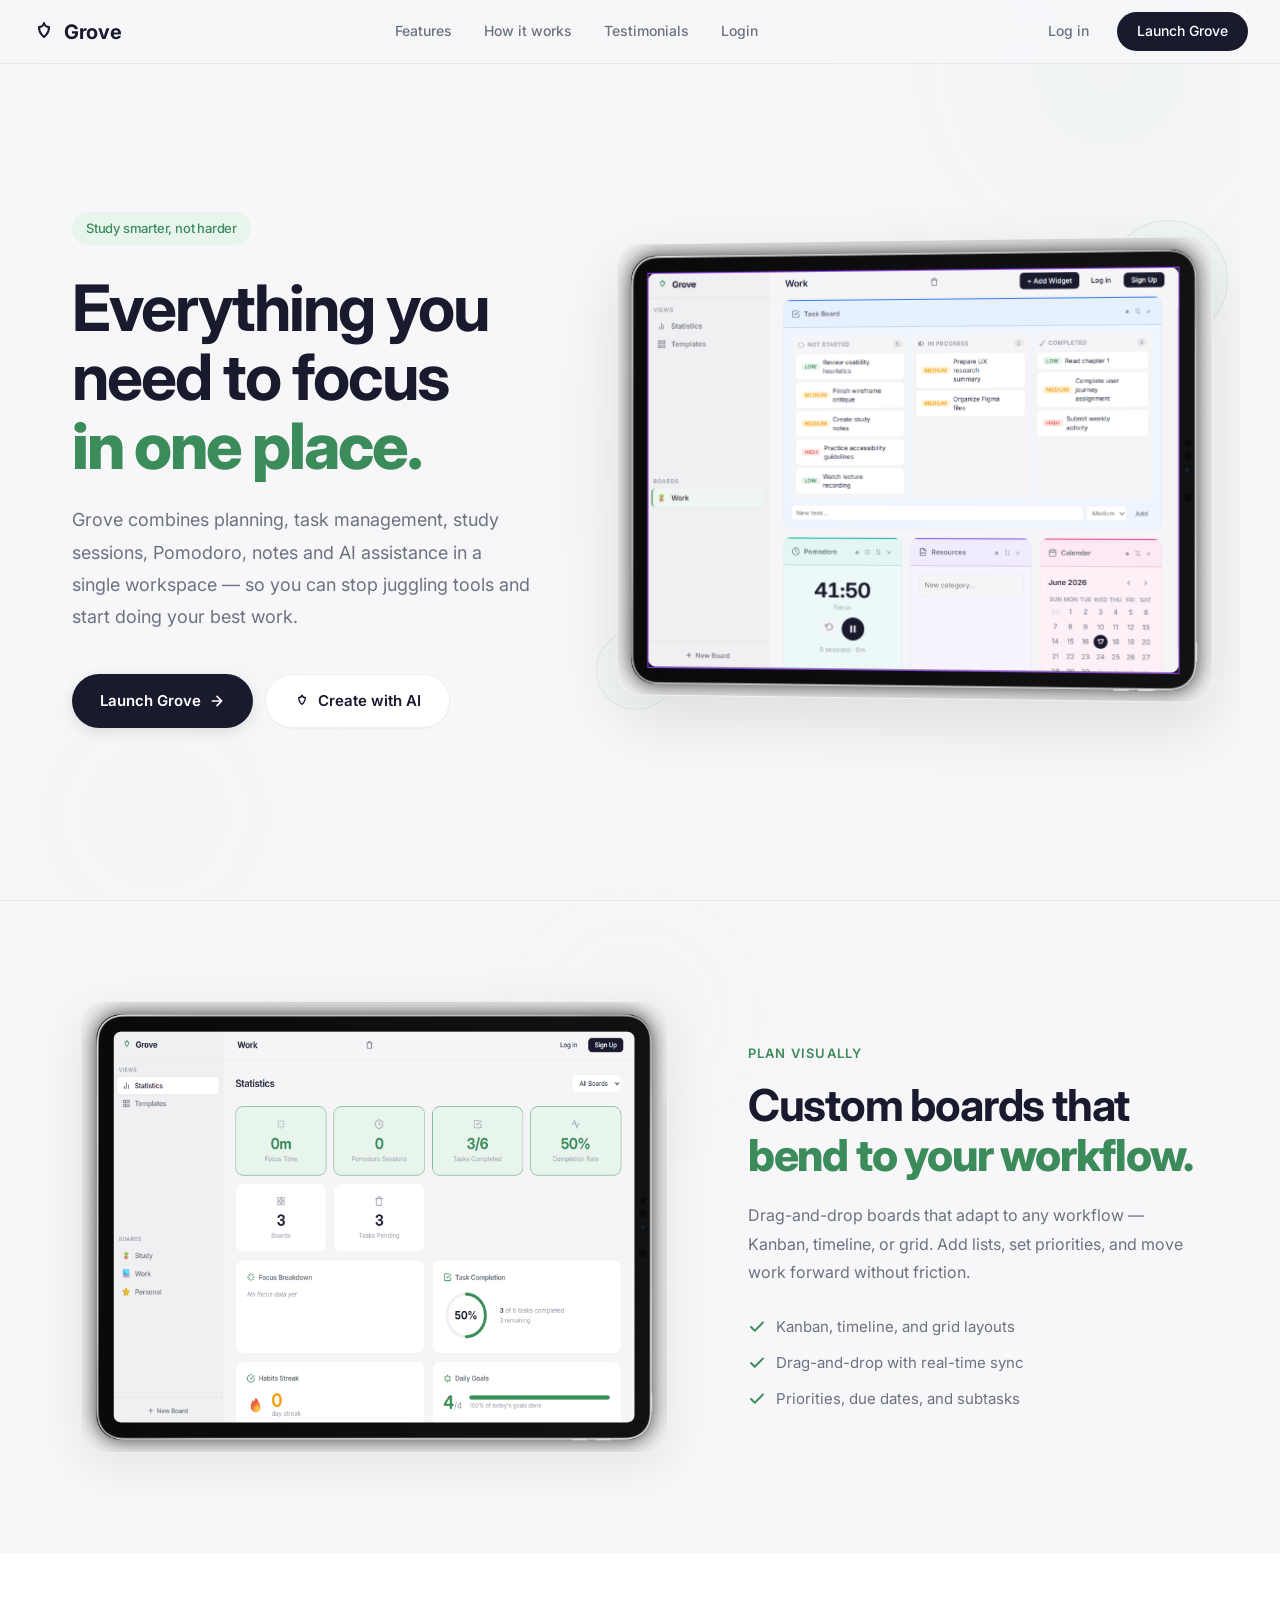
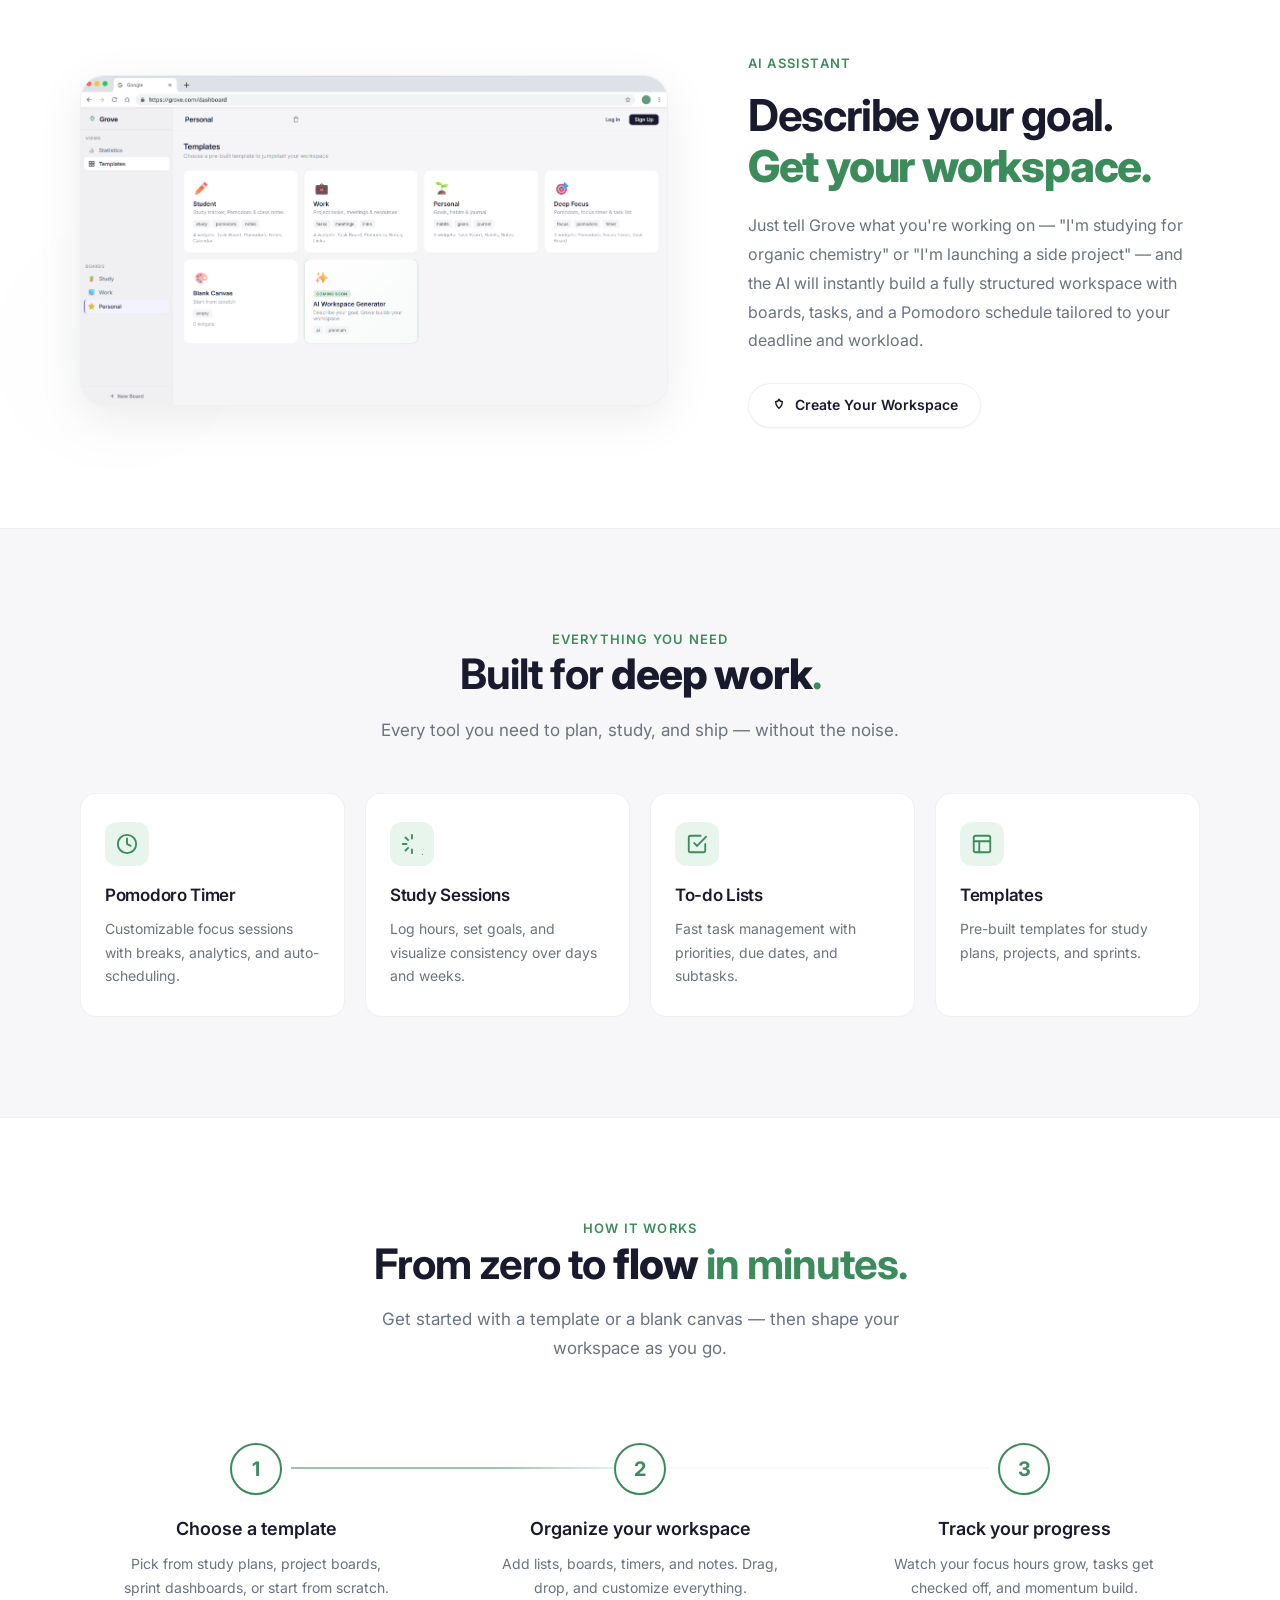
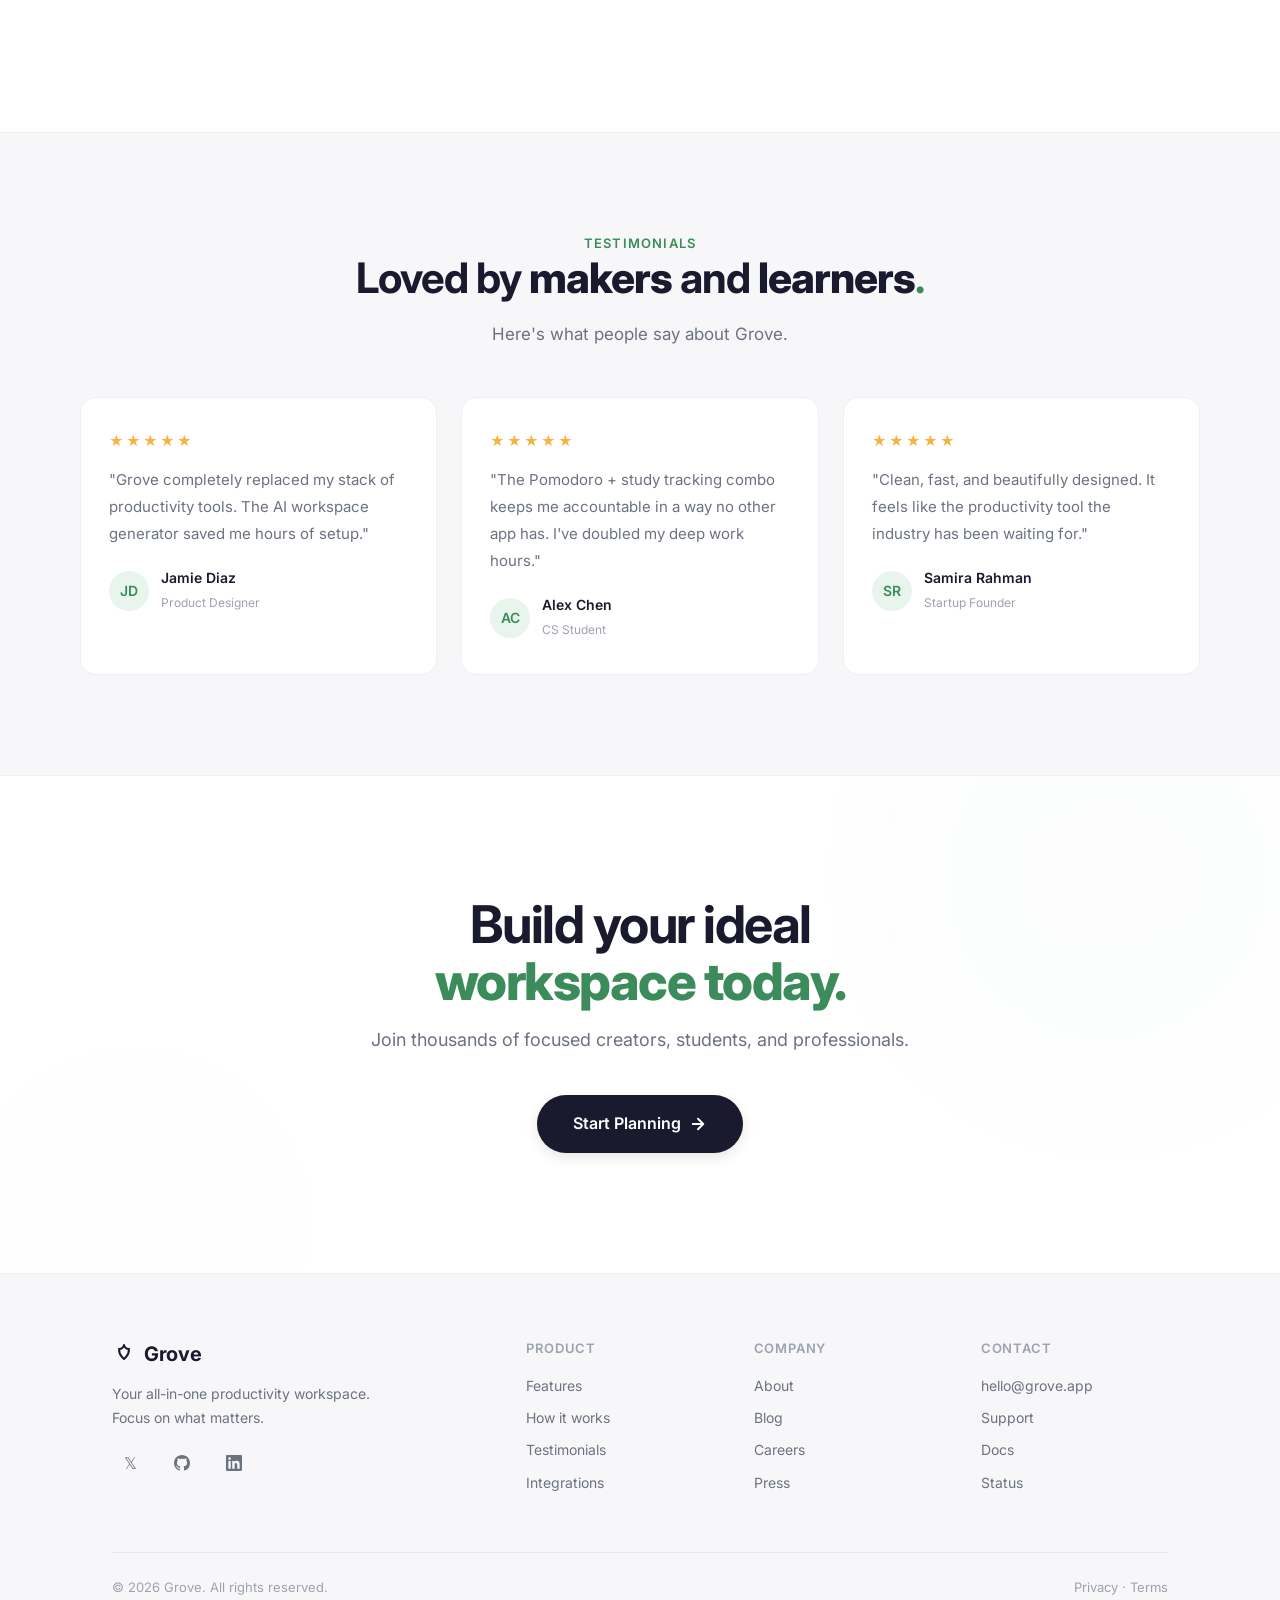
==== commit 705d36bb: "Add files via upload" ====
--- a/index.html
+++ b/index.html
@@ -20,8 +20,8 @@
       </a>
       <div class="nav-links">
         <a href="#features">Features</a>
-        <a href="#how-it-works">Templates</a>
-        <a href="#testimonials">Pricing</a>
+        <a href="#how-it-works">How it works</a>
+        <a href="#testimonials">Testimonials</a>
         <a href="pages/login.html">Login</a>
       </div>
       <div class="nav-actions">
@@ -39,8 +39,8 @@
 
     <div class="mobile-menu" id="mobileMenu">
       <a href="#features">Features</a>
-      <a href="#how-it-works">Templates</a>
-      <a href="#testimonials">Pricing</a>
+      <a href="#how-it-works">How it works</a>
+      <a href="#testimonials">Testimonials</a>
       <a href="pages/login.html">Login</a>
       <a href="pages/signup.html" class="btn-primary">Launch Grove</a>
     </div>
@@ -293,8 +293,8 @@
       <div class="footer-col">
         <h4>Product</h4>
         <a href="#">Features</a>
-        <a href="#">Templates</a>
-        <a href="#">Pricing</a>
+        <a href="#">How it works</a>
+        <a href="#">Testimonials</a>
         <a href="#">Integrations</a>
       </div>
       <div class="footer-col">
